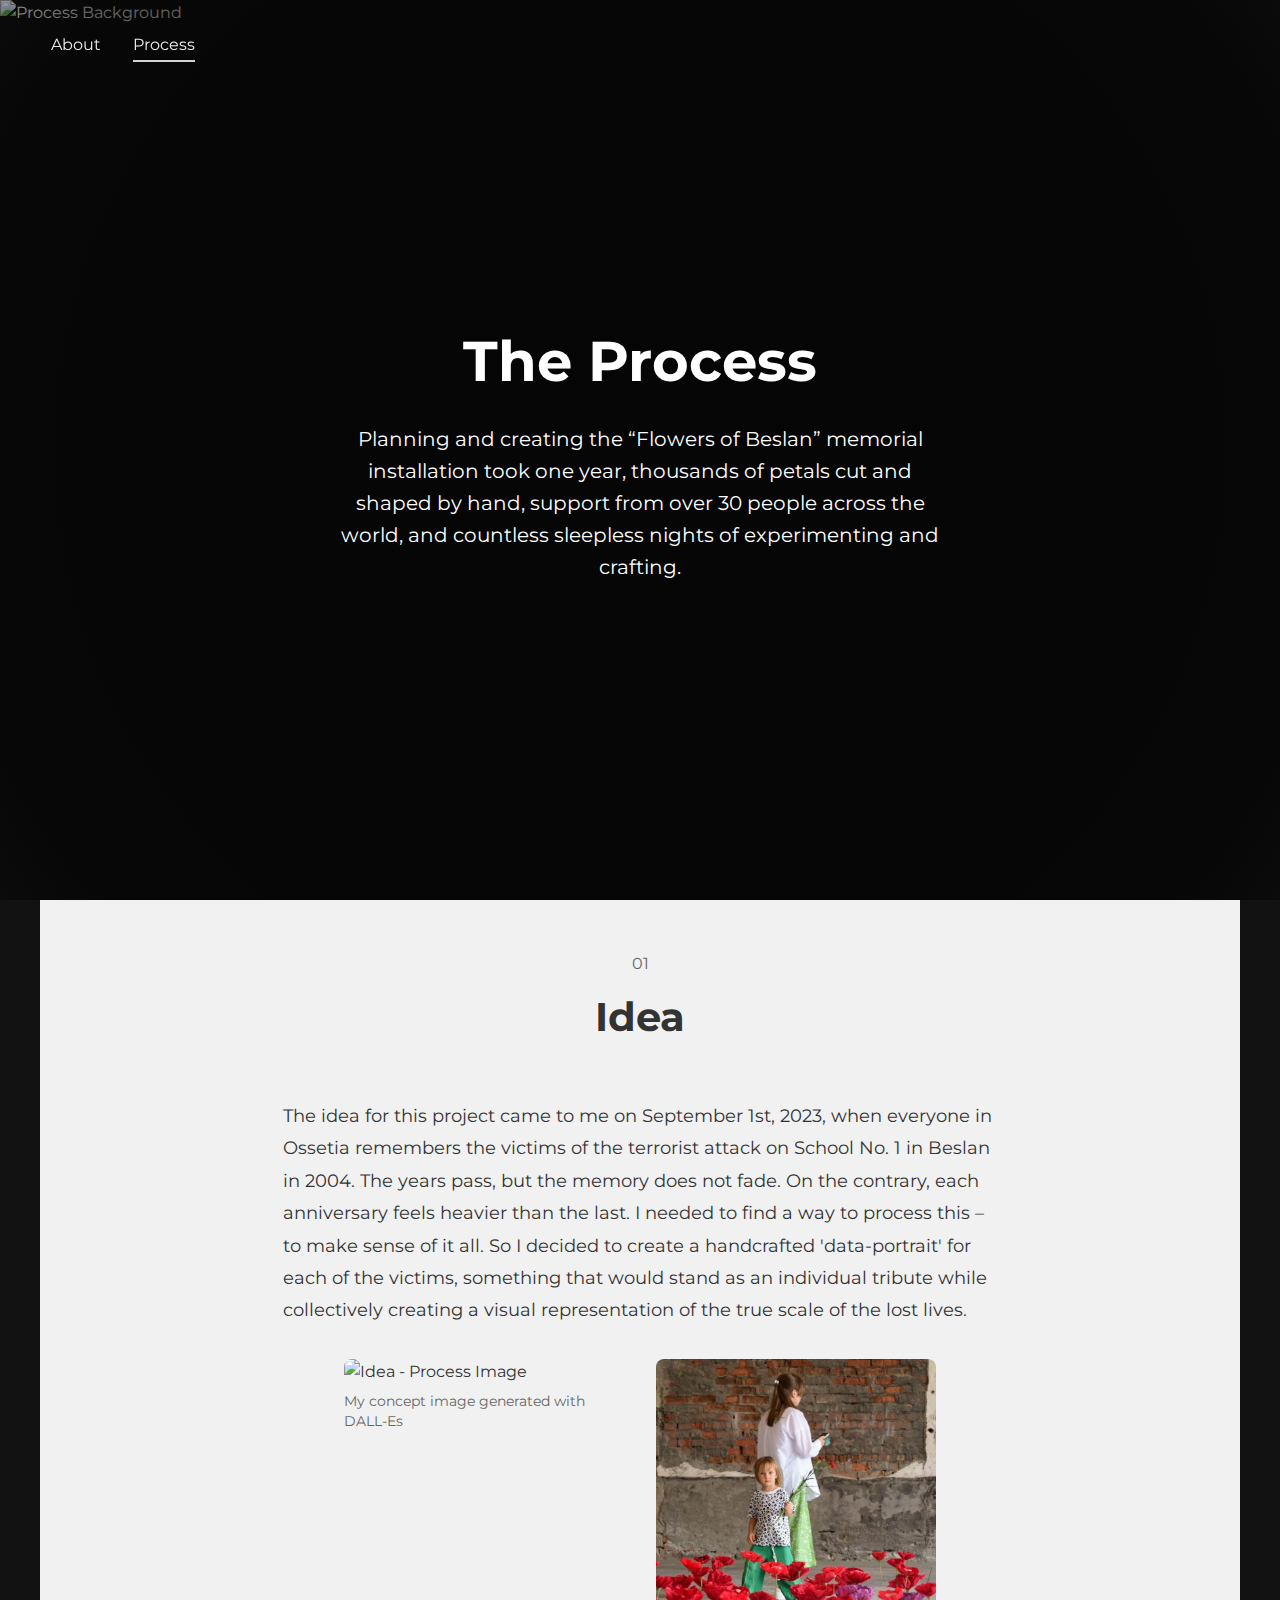
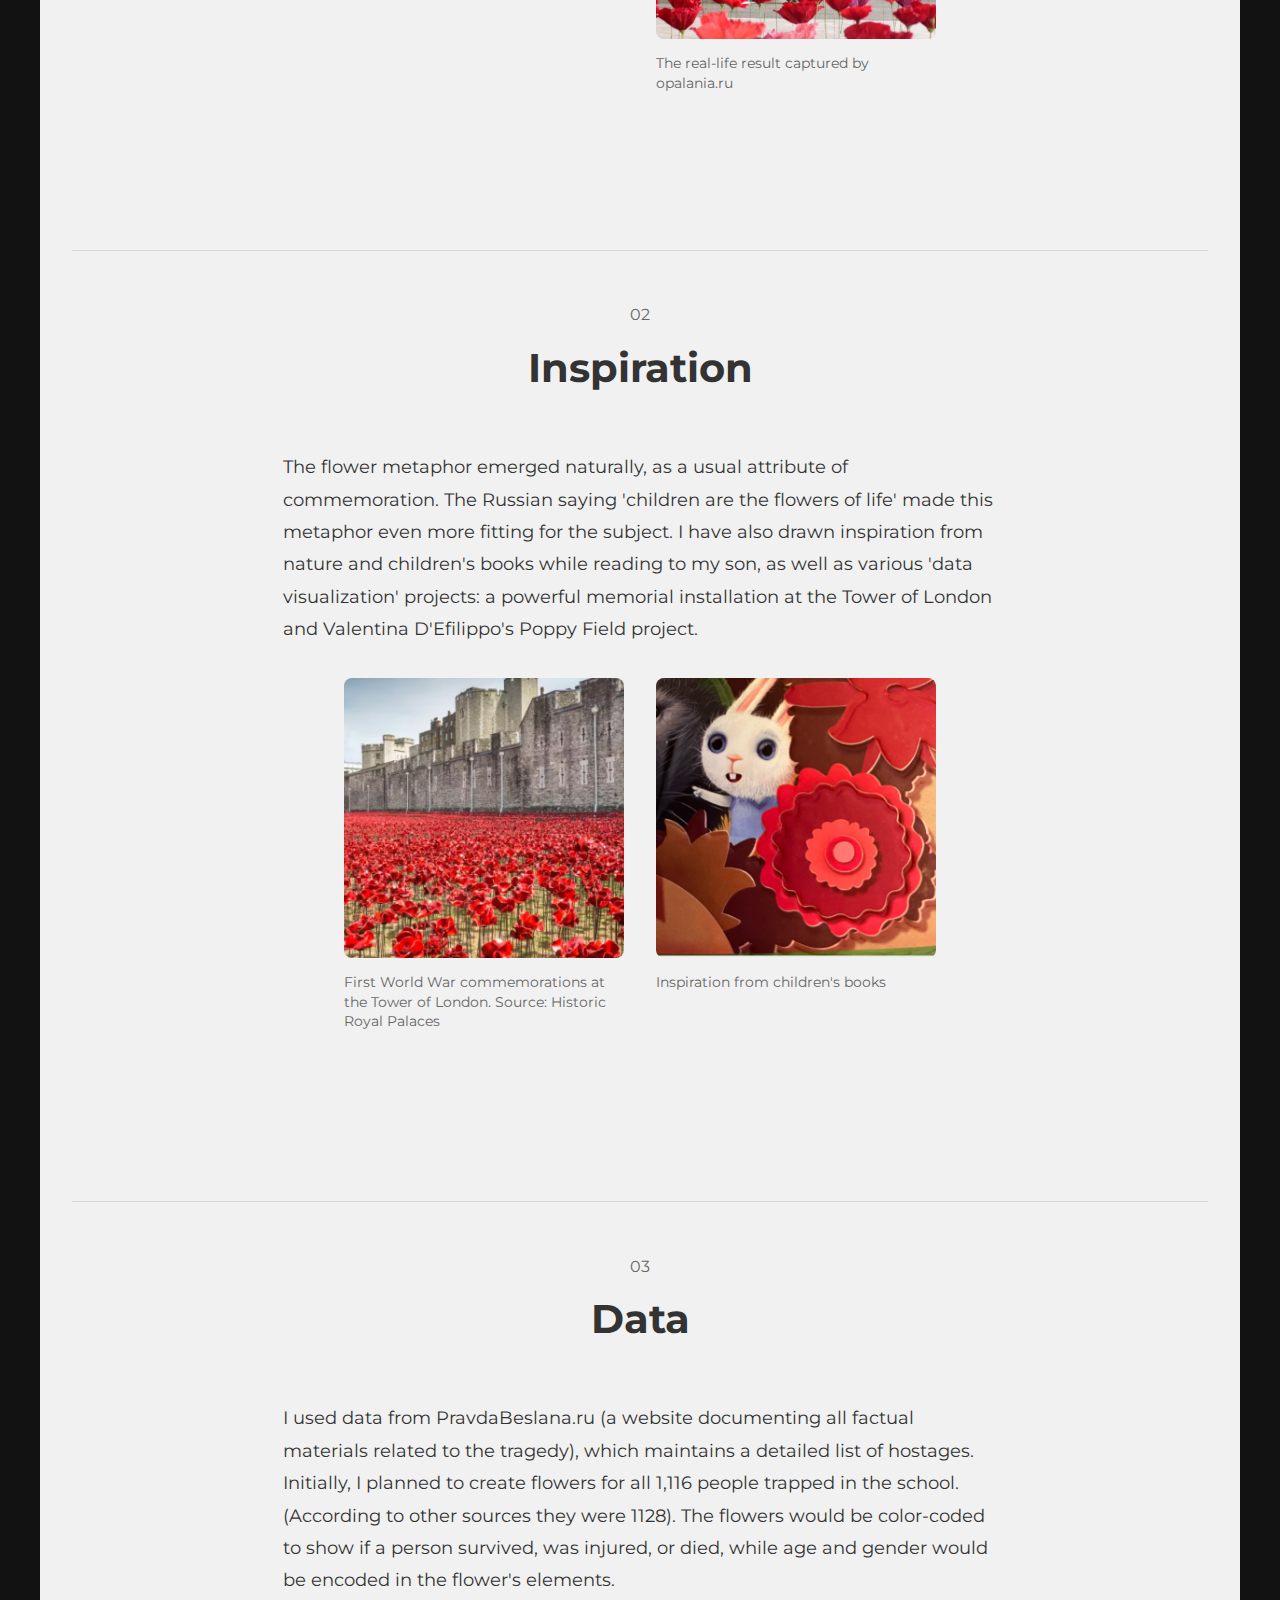
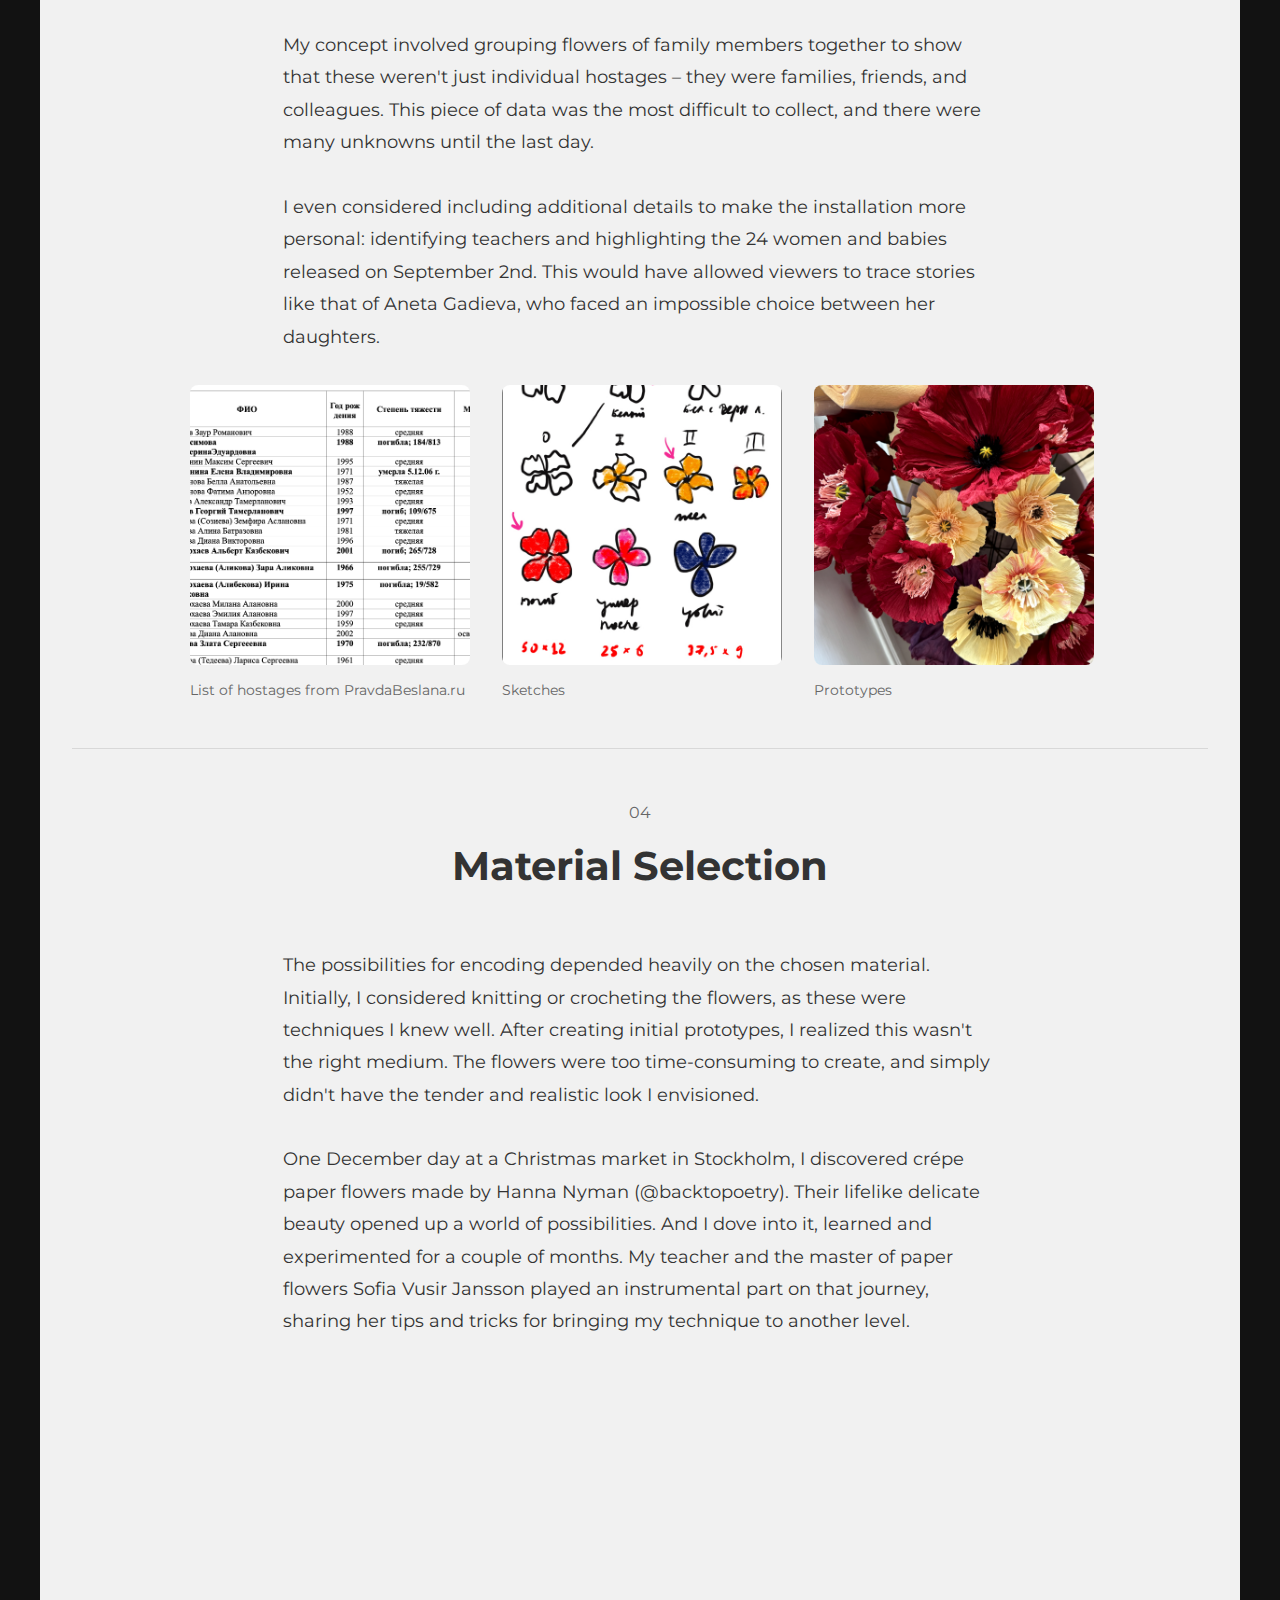
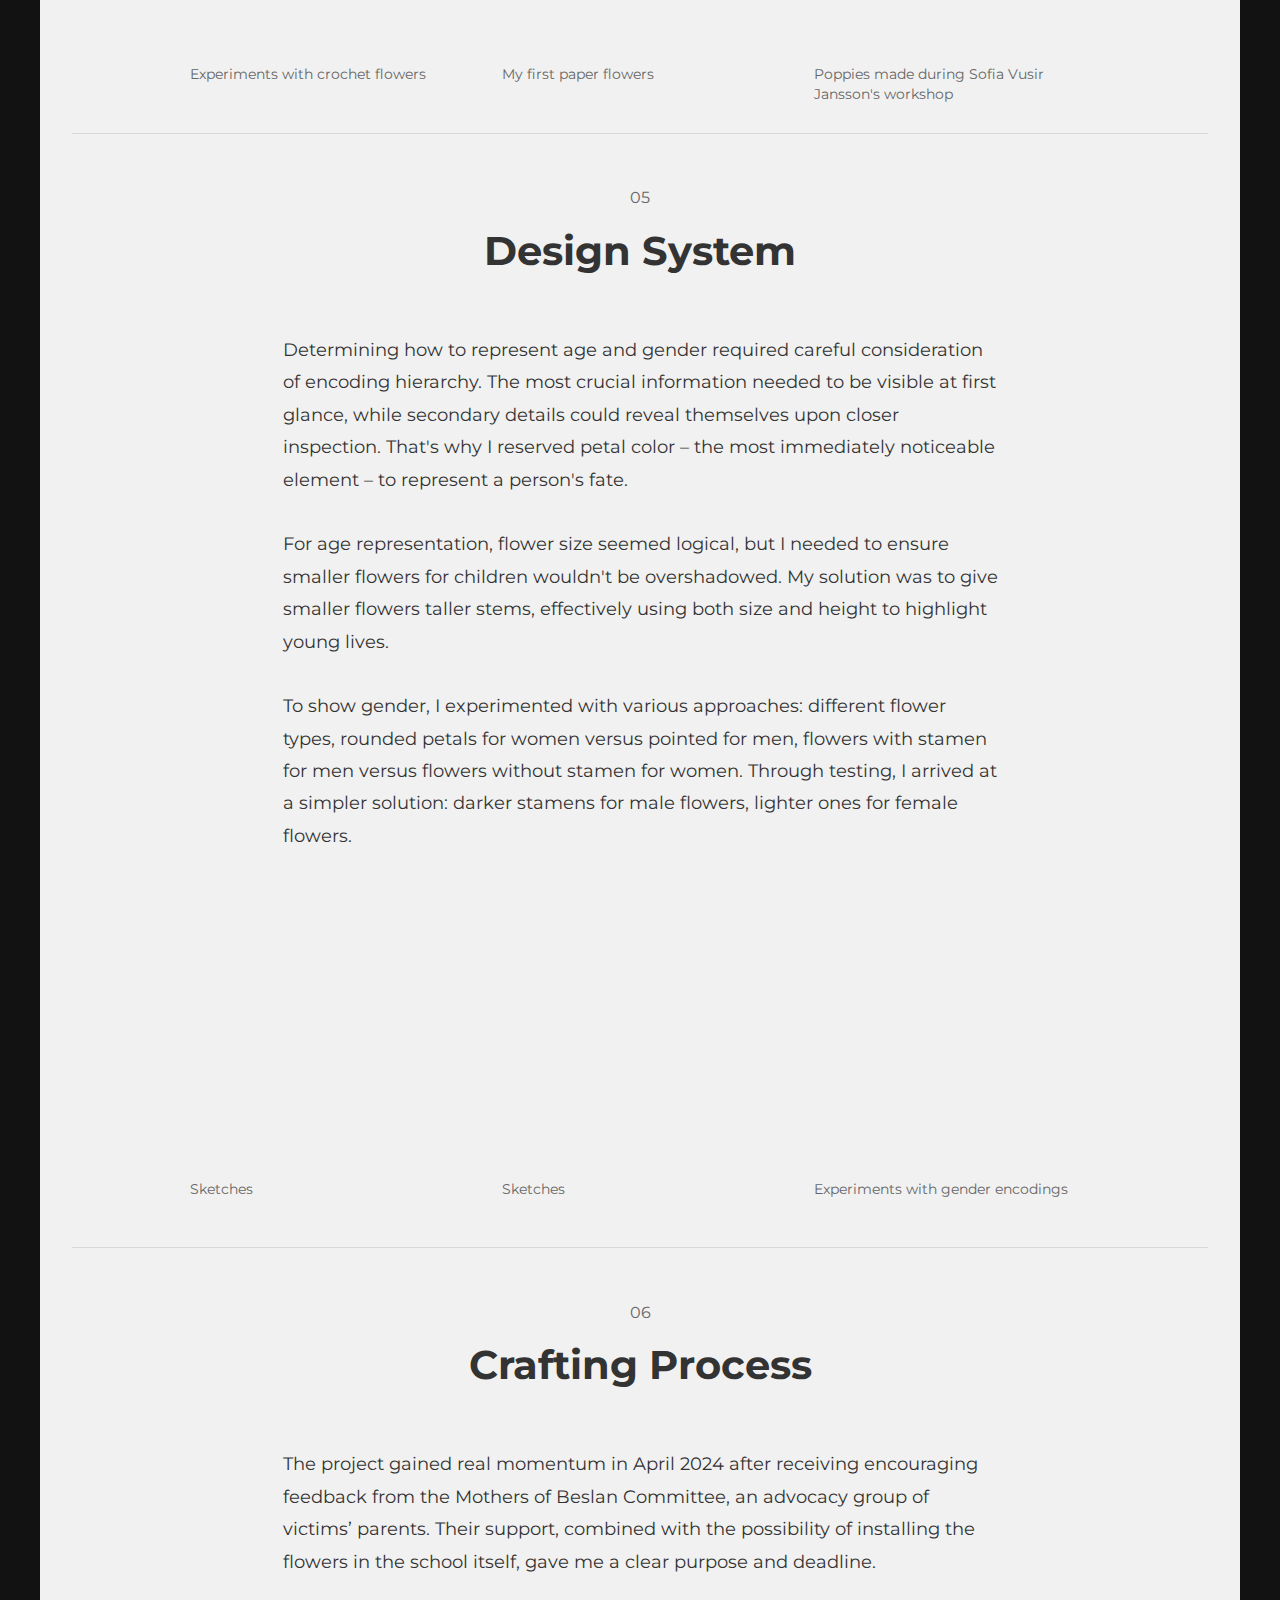
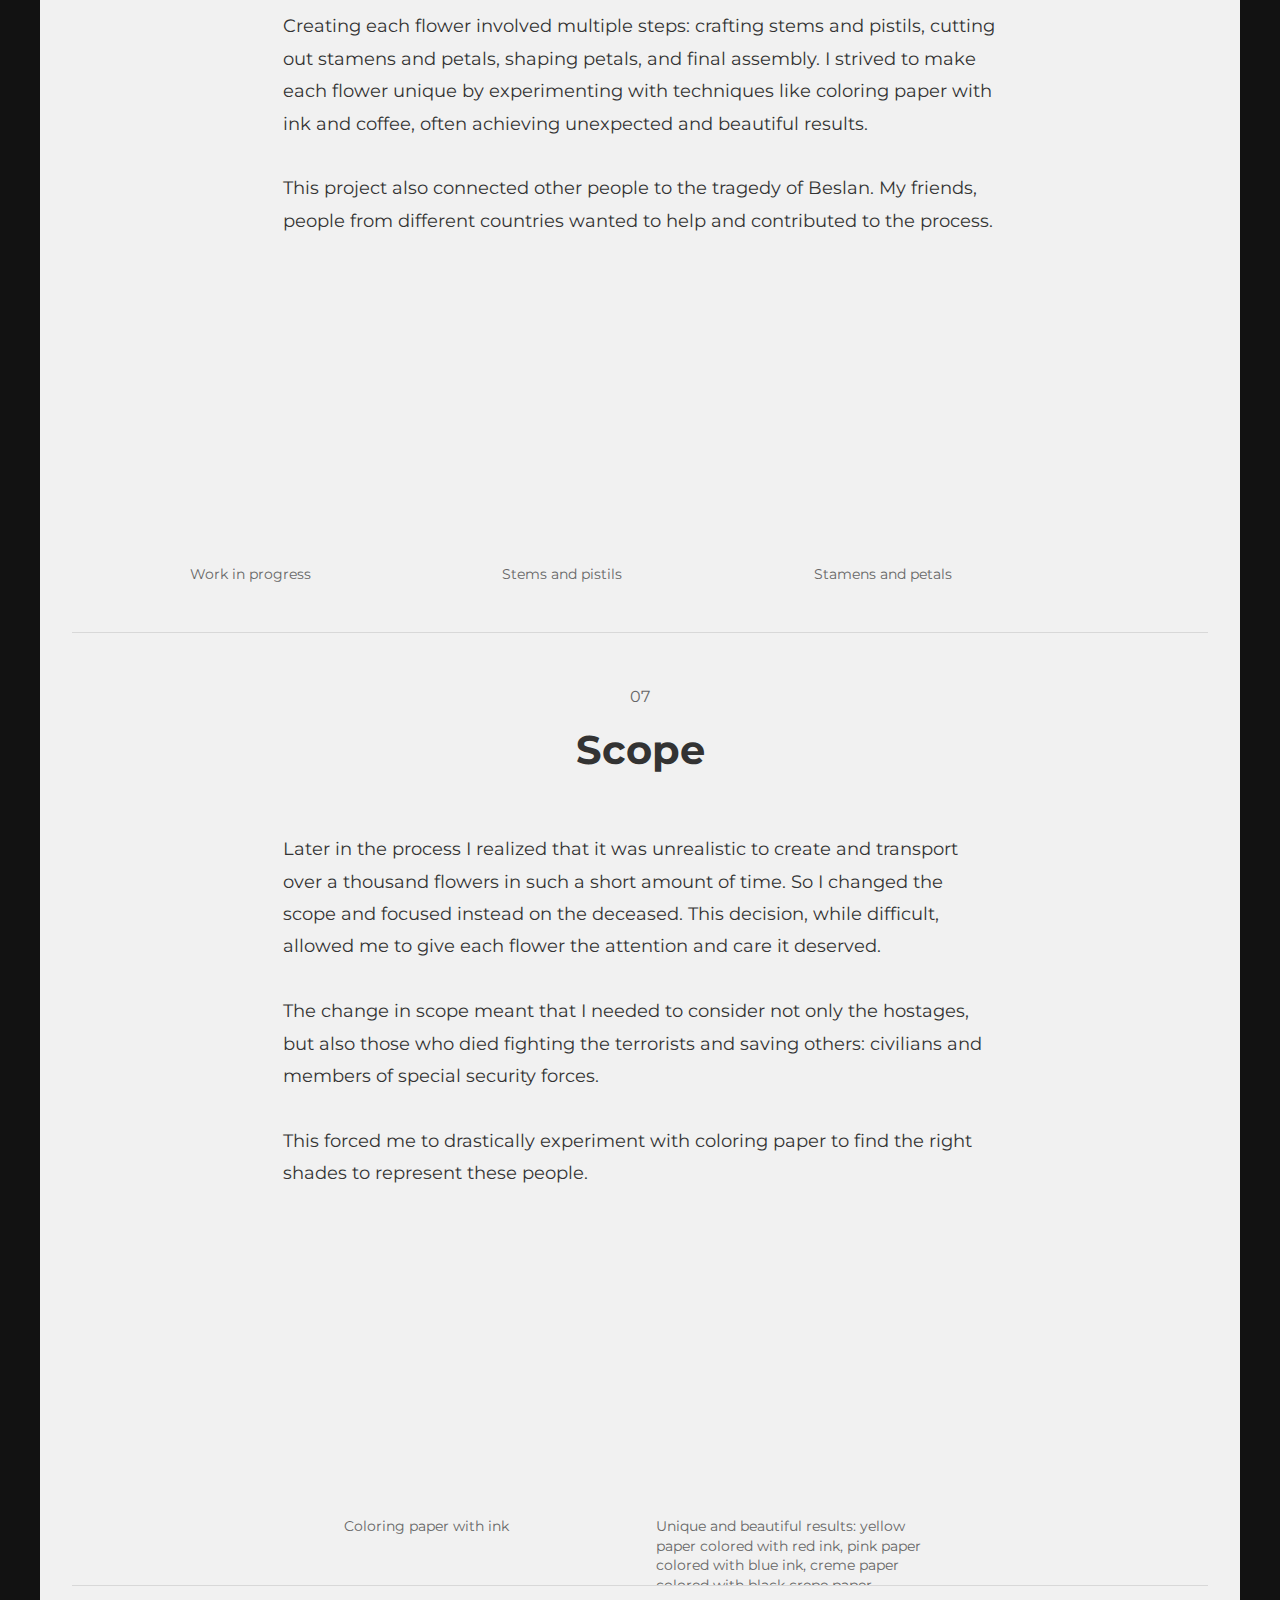
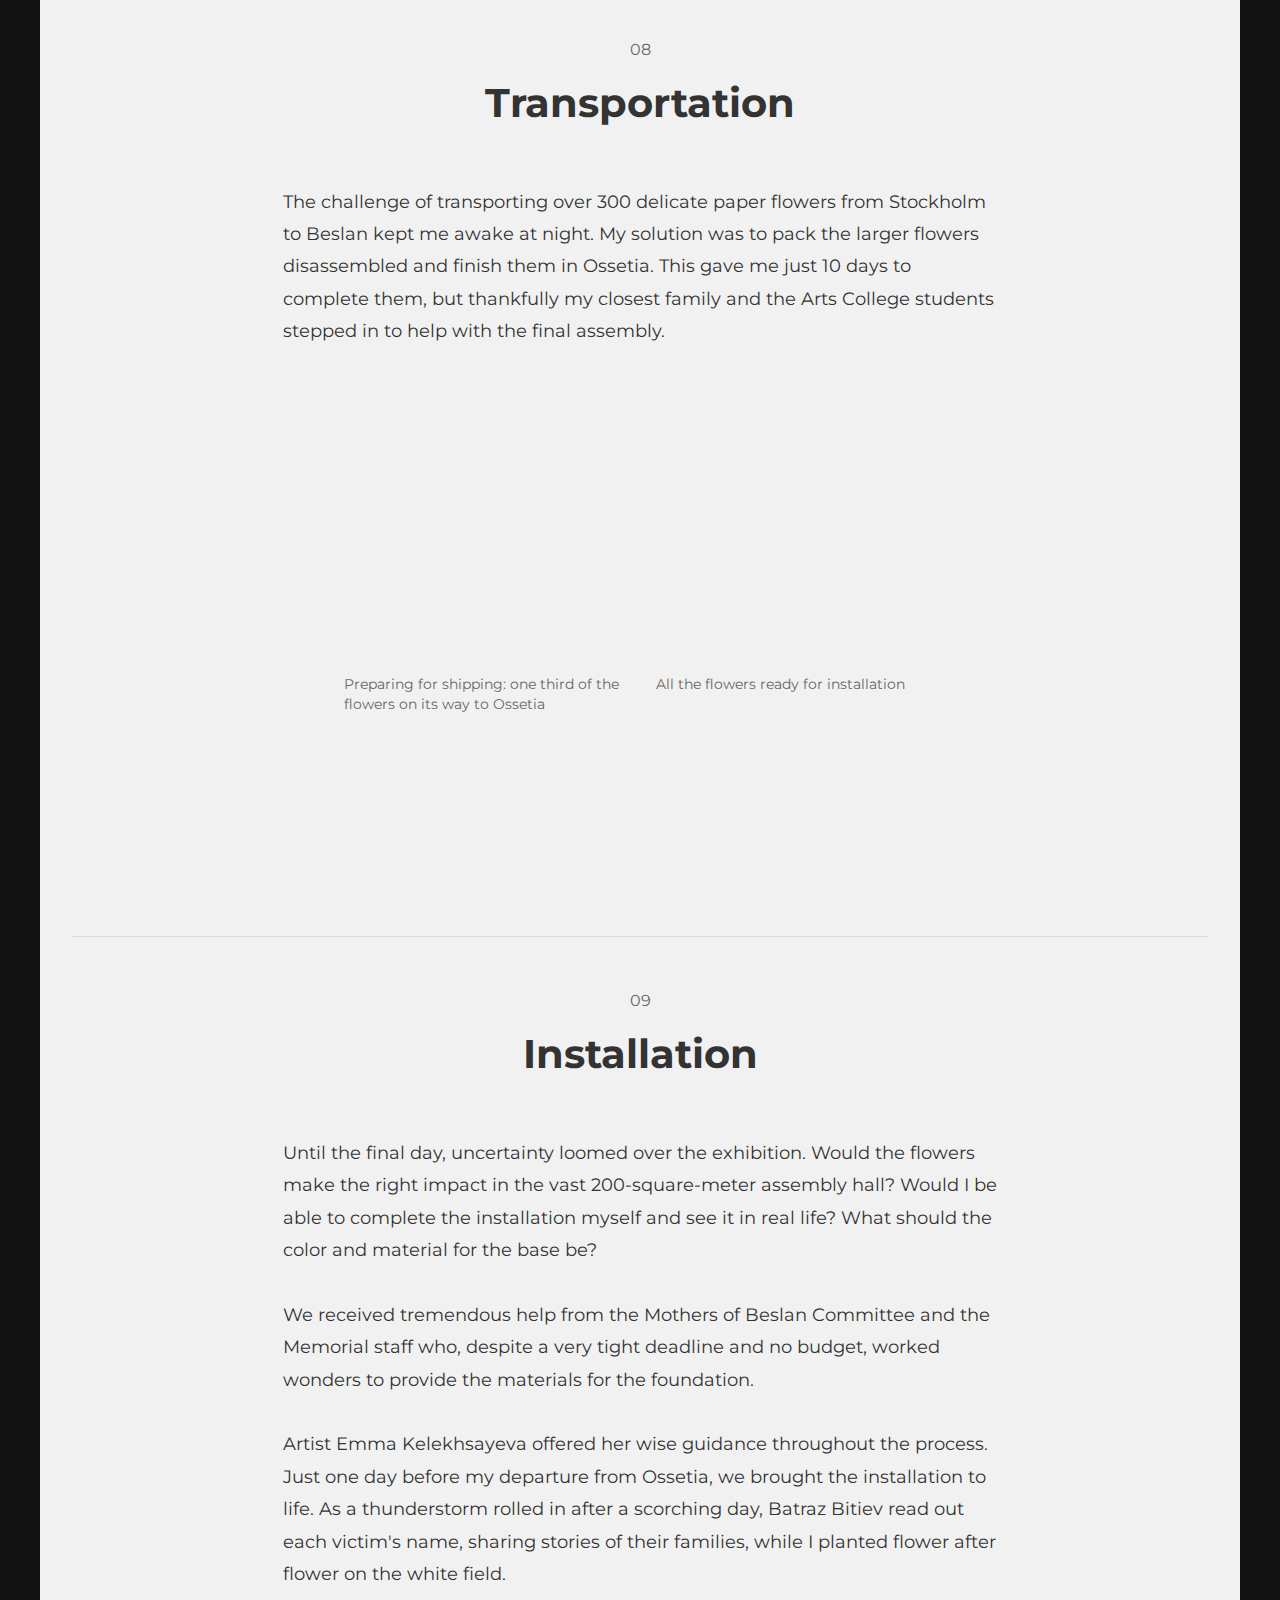
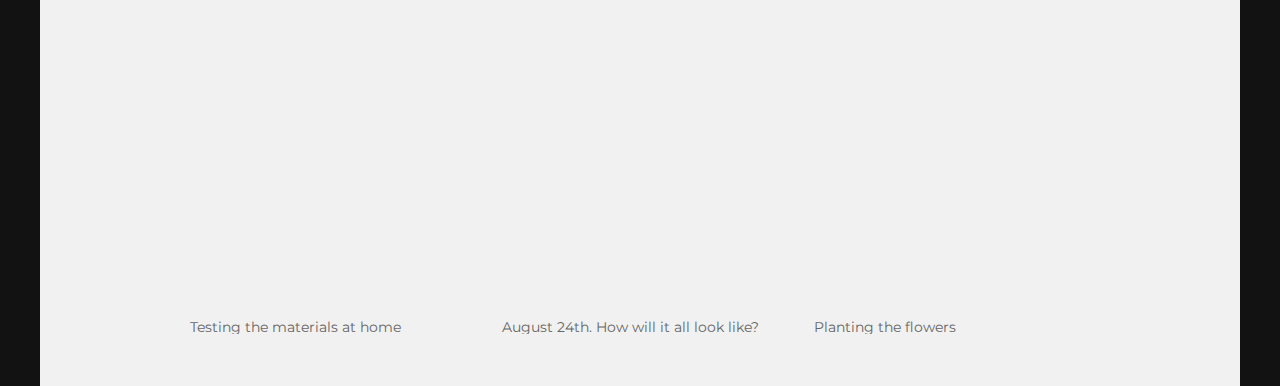
==== process.html @ 655f2eae "Initial commit" ====
<!DOCTYPE html>
<html lang="en">
<head>
    <meta charset="UTF-8">
    <meta name="viewport" content="width=device-width, initial-scale=1.0">
    <title>Process - Flowers of Beslan</title>
    <link href="https://fonts.googleapis.com/css2?family=Montserrat:wght@300;400;500;600;700&display=swap" rel="stylesheet">
    <link rel="stylesheet" href="styles.css">
    <link rel="stylesheet" href="process.css">
</head>
<body>
    <!-- Navigation -->
    <nav class="navbar fixed-top">
        <div class="container-fluid">
            <div class="nav-links">
                <a href="index.html" class="nav-link">About</a>
                <a href="process.html" class="nav-link active">Process</a>
            </div>
        </div>
    </nav>

    
    <!-- Header -->
    <header class="process-header">
        <img src="process/process-back.png" alt="Process Background" class="background-image">
        <div class="overlay"></div>
        <div class="header-content">
            <h1 class="process-title">The Process</h1>
            <p class="process-description">Planning and creating the “Flowers of Beslan” memorial installation took one year, thousands of petals cut and shaped by hand, support from over 30 people across the world, and countless sleepless nights of experimenting and crafting.</p>
        </div>
    </header>

    <!-- Process Sections -->
    <main class="process-container">
        <!-- Content will be dynamically loaded -->
    </main>

    <script src="content-loader.js"></script>
</body>
</html>
---- styles.css ----
/* Design System */
:root {
    /* Typography Scale */
    --h1-size: clamp(2.5rem, 5vw, 4rem);
    --h2-size: clamp(2rem, 4vw, 3rem);
    --h3-size: clamp(1.5rem, 3vw, 2rem);
    --body-large: clamp(1.125rem, 2vw, 1.13rem);
    --body: 1rem;
    --body-small: 0.875rem;
    
    /* Font Families */
    --font-primary: 'Montserrat', sans-serif;
    
    /* Line Heights */
    --line-height-heading: 1.3;
    --line-height-body: 1.6;
    
    /* Colors */
    --color-text-light: #EAEAEA;
    --color-text-dark: #121212;
    --color-background-dark: #121212;
    --color-background-light: #F1F1F1;
    --color-accent: rgba(234, 234, 234, 0.9);
    
    /* Spacing */
    --spacing-xl: clamp(4rem, 8vw, 8rem);
    --spacing-l: clamp(2rem, 4vw, 4rem);
    --spacing-m: clamp(1.5rem, 3vw, 2rem);
    --spacing-s: 1rem;
    
    /* Transitions */
    --transition-standard: 0.3s ease;
}

/* Reset & Base Styles */
*, *::before, *::after {
    box-sizing: border-box;
    margin: 0;
    padding: 0;
}

html {
    scroll-behavior: smooth;
}

body {
    font-family: var(--font-primary);
    font-size: var(--body);
    line-height: var(--line-height-body);
    color: var(--color-text-dark);
    background-color: var(--color-background-dark);
}

/* Navigation */
.navbar {
    position: fixed;
    top: 0;
    width: 100%;
    padding: var(--spacing-m) var(--spacing-l);
    background-color: transparent;
    transition: background-color var(--transition-standard);
    z-index: 1000;
}

.navbar.scrolled {
    background-color: rgba(18, 18, 18, 0.9);
    backdrop-filter: blur(10px);
}

.nav-links {
    display: flex;
    gap: var(--spacing-m);
    justify-content: flex-start;
}

.nav-link {
    color: var(--color-text-light);
    font-size: var(--body);
    text-decoration: none;
    position: relative;
    transition: opacity var(--transition-standard);
}

.nav-link:hover {
    opacity: 0.8;
}

.nav-link::after {
    content: '';
    position: absolute;
    bottom: -4px;
    left: 0;
    width: 0;
    height: 2px;
    background-color: var(--color-accent);
    transition: width var(--transition-standard);
}

.nav-link.active::after,
.nav-link:hover::after {
    width: 100%;
}

/* Common Section Styles */
section {
    min-height: 100vh;
    width: 100%;
    position: relative;
    overflow: hidden;
}

/* Hero Section */
.hero {
    display: flex;
    align-items: center;
    justify-content: center;
    text-align: center;
    color: var(--color-text-light);
}

.background-image {
    position: absolute;
    top: 0;
    left: 0;
    width: 100%;
    height: 100%;
    object-fit: cover;
    z-index: 1;
}

.overlay {
    position: absolute;
    top: 0;
    left: 0;
    width: 100%;
    height: 100%;
    background: radial-gradient(circle, rgba(0, 0, 0, 0.8) 50%, rgba(0, 0, 0, 0.6) 90%, rgba(0, 0, 0, 0.4) 100%);
    z-index: 2;
}

.hero-content {
    position: relative;
    z-index: 3;
    padding: 0 var(--spacing-l);
    max-width: 1200px;
}

.hero-title {
    font-family: var(--font-heading);
    font-size: var(--h1-size);
    font-weight: 700;
    margin-bottom: var(--spacing-m);
    max-width: 70ch;
    margin-left: auto;
    margin-right: auto;
}

.hero-description {
    font-size: var(--body-large);
    max-width: 60ch;
    margin-left: auto;
    margin-right: auto;
    line-height: var(--line-height-body);
}

/* About Section */
.content-section {
    min-height: 90vh;
    background: var(--color-background-dark);
    color: var(--color-text-light);
    display: flex;
    flex-wrap: wrap;
}

.image-section {
    flex: 1 1 50%;
    position: relative;
    min-height: 50vh;
}

.image-section img {
    width: 100%;
    height: 100%;
    object-fit: cover;
    position: absolute;
}

.text-section {
    flex: 1 1 50%;
    display: flex;
    align-items: center;
    padding: var(--spacing-xl);
}

.text-content {
    max-width: 600px;
    margin: 0 auto;
}

.about-title {
    font-family: var(--font-heading);
    font-size: var(--h2-size);
    margin-bottom: var(--spacing-m);
}

.about-description-1,
.about-description-2,
.about-description-3 {
    font-size: var(--body-large);
    line-height: var(--line-height-body);
}

.about-description-1 {
    margin-bottom: var(--spacing-m);
}


.soundcloud-container {
    margin-top: var(--spacing-m);
    width: 100%;
    max-width: 600px;
}
/* About Section Mobile Styles */
@media (max-width: 768px) {
    .content-section {
        display: flex;
        flex-direction: column;
        height: unset !important; /* Remove any height constraints */
        min-height: unset !important; /* Remove minimum height constraint */
    }

    .text-section {
        order: 1;
        flex: 0 0 auto; /* Don't shrink text section */
        min-height: unset !important; /* Remove minimum height */
        height: auto !important; /* Let it grow naturally */
        padding: var(--spacing-xl) var(--spacing-l);
    }

    .image-section {
        order: 2;
        flex: 0 0 75vh; /* Fixed height for image section */
        min-height: 75vh;
    }

    .text-content {
        height: auto !important;
        min-height: unset !important;
    }
}
/* Additional adjustment for smaller screens */
@media (max-width: 480px) {
    .text-section {
        padding: var(--spacing-l) var(--spacing-m);
    }
}


.contributors-section {
    background-color: var(--color-background-dark);
    padding: var(--spacing-xl) var(--spacing-l);
    min-height: 100vh;
    display: flex;
    align-items: center;
}

/* Adjust container to match legend section exactly */
.contributors-section .container {
    max-width: 1400px;
    margin: 0 auto;
    padding: 0; /* Remove default Bootstrap padding */
    width: 100%;
}

.contributors-container {
    width: 100%;
}

/* Header container to match legend-header */
.contributors-header {
    text-align: left;
    margin-bottom: var(--spacing-xl);
}

/* Title styling to exactly match legend section */
.contributors-title {
    font-family: var(--font-heading);
    font-size: var(--h2-size);
    margin-bottom: var(--spacing-m);
    font-weight: 700;
    color: var(--color-text-light);
    text-align: left;
    position: relative;
    padding-bottom: var(--spacing-s);
}

.contributors-subtitle {
    font-size: var(--body-large);
    max-width: 800px;
    line-height: var(--line-height-body);
    color: var(--color-text-light);
    margin-bottom: 0;
}

.contributors-list {
    display: flex;
    flex-direction: column;
    gap: var(--spacing-m); /* Reduced from spacing-xl to spacing-m */
    margin-top: var(--spacing-xl);
}

.contributor-item {
    padding-top: var(--spacing-m); /* Reduced from spacing-l to spacing-m */
    border-top: 1px solid rgba(255, 255, 255, 0.1);
    margin-bottom: 0;
}

.contributor-item h3 {
    font-family: var(--font-heading);
    font-size: var(--h3-size);
    margin-bottom: var(--spacing-s);
    color: var(--color-text-light);
}

.contributor-item p {
    font-size: var(--body);
    max-width: 700px;
    line-height: var(--line-height-body);
    color: var(--color-text-light);
    opacity: 0.8;
}

/* Responsive styles */
@media (max-width: 1024px) {
    .contributors-title::after {
        width: 60%;
    }
}

@media (max-width: 768px) {
    .contributors-section {
        padding: var(--spacing-l) var(--spacing-m);
    }

    .contributors-title::after {
        width: 40%;
    }
    
    .contributors-list {
        gap: var(--spacing-l); /* Slightly larger gap on mobile for readability */
    }
}

@media (max-width: 480px) {
    .contributors-section {
        padding: var(--spacing-m) var(--spacing-s);
    }

    .contributors-title::after {
        width: 20%;
    }
}

/* Image  Section  */
.image-section {
    flex: 1;
    position: relative;
}

.image-section img {
    width: 100%;
    height: 100%;
    object-fit: cover;
}

.text-section {
    flex: 1;
    display: flex;
    align-items: center;
    padding: var(--spacing-xl);
}

.text-content {
    max-width: 600px;
}

.about-title {
    font-family: var(--font-heading);
    font-size: var(--h2-size);
    margin-bottom: var(--spacing-m);
    font-weight: 700;
}

.about-description {
    font-size: var(--body);
    line-height: var(--line-height-body);
}

/* Section Separator */
.section-separator {
    height: 1px;
    background: rgba(234, 234, 234, 0.2);
    width: 100%;
    margin: 0;
}

/* Video Section */
.video-section {
    display: flex;
    flex-direction: column;
    align-items: center;
    justify-content: center;
    background-color: var(--color-background-dark);
    padding: 8rem 0;
}

.video-section-container {
    width: 100%;
    max-width: 960px;
    margin: 0 auto;
    padding: 0 var(--spacing-l);
}

.video-wrapper {
    width: 100%;
    aspect-ratio: 16/9;
    position: relative;
    margin-bottom: var(--spacing-xl);
}

.video-wrapper:last-child {
    margin-bottom: 0;
}

.video-wrapper iframe,
.video-wrapper video {
    position: absolute;
    top: 0;
    left: 0;
    width: 100%;
    height: 100%;
    border-radius: 8px;
    box-shadow: 0 4px 20px rgba(0, 0, 0, 0.3);
}

.video-credits {
    color: var(--color-text-light);
    text-align: center;
    margin-top: var(--spacing-l);
    font-size: var(--body);
    opacity: 0.8;
}

@media (max-width: 768px) {
    .video-section {
        padding: 4rem 0;
    }
    
    .video-section-container {
        padding: 0 var(--spacing-m);
    }
    
    .video-wrapper {
        margin-bottom: var(--spacing-l);
    }
}

/* Image Fullscreen Section */
.image-fullscreen {
    display: flex;
    align-items: center;
    justify-content: center;
    background-color: var(--color-background-light);
    padding: var(--spacing-l);
}

.image-fullscreen img {
    max-width: 90%;
    max-height: 90vh;
    object-fit: contain;
    border-radius: 8px;
}

/* Responsive Design */
@media (max-width: 1024px) {
    .text-section {
        padding: var(--spacing-l);
    }
}

@media (max-width: 768px) {
    .content-section {
        flex-direction: column;
    }
    
    .image-section,
    .text-section {
        flex: none;
        height: 50vh;
    }

    .text-section {
        padding: var(--spacing-m);
    }

    .video-wrapper {
        width: 95%;
    }

    .hero-content {
        padding: 0 var(--spacing-m);
    }
}

@media (max-width: 480px) {
    .navbar {
        padding: var(--spacing-s) var(--spacing-m);
    }

    .nav-link {
        margin-left: var(--spacing-s);
    }

    .text-section {
        padding: var(--spacing-m) var(--spacing-s);
    }
}

/* Animations */
@keyframes fadeIn {
    from { opacity: 0; }
    to { opacity: 1; }
}

.hero-content {
    animation: fadeIn 1.5s ease-out;
}
---- process.css ----
/* Reset and base styles */
 :root {
    --spacing-xs: 0.5rem;
    /*--spacing-s: 1rem;
    --spacing-m: 2rem;
    --spacing-l: 4rem;*/
    --spacing-xl: clamp(4rem, 8vw, 8rem);
    --spacing-l: clamp(2rem, 4vw, 4rem);
    --spacing-m: clamp(1.5rem, 3vw, 2rem);
    --spacing-s: 1rem;
    --color-text: #333;
    --color-bg: #F1F1F1;
    --color-secondary: #666;
  }
  
  body {
    margin: 0;
    padding: 0;
    font-family: 'Montserrat', sans-serif;
    line-height: 1.6;
    color: var(--color-text);
  }
  
/* Navigation */
.navbar {
    position: fixed;
    top: 0;
    width: 100%;
    padding: var(--spacing-m) var(--spacing-l);
    background-color: transparent;
    transition: background-color var(--transition-standard);
    z-index: 1000;
}

.navbar.scrolled {
    background-color: rgba(18, 18, 18, 0.9);
    backdrop-filter: blur(10px);
}

.nav-links {
    display: flex;
    gap: var(--spacing-m);
    justify-content: flex-start;
}

.nav-link {
    color: var(--color-text-light);
    font-size: var(--body);
    text-decoration: none;
    position: relative;
    transition: opacity var(--transition-standard);
}

.nav-link:hover {
    opacity: 0.8;
}

.nav-link::after {
    content: '';
    position: absolute;
    bottom: -4px;
    left: 0;
    width: 0;
    height: 2px;
    background-color: var(--color-accent);
    transition: width var(--transition-standard);
}

.nav-link.active::after,
.nav-link:hover::after {
    width: 100%;
}

  
  /* Header */
  .process-header {
    height: 100vh;
    position: relative;
    display: flex;
    align-items: center;
    justify-content: center;
    color: white;
  }
  
  .background-image {
    position: absolute;
    top: 0;
    left: 0;
    width: 100%;
    height: 100%;
    object-fit: cover;
  }
  
  .overlay {
    position: absolute;
    top: 0;
    left: 0;
    width: 100%;
    height: 100%;
    background: radial-gradient(circle, rgba(0, 0, 0, 0.7) 50%, rgba(0, 0, 0, 0.6) 90%, rgba(0, 0, 0, 0.4) 100%);
    z-index: 2;
  }
  
  .header-content {
    position: relative;
    z-index: 2;
    text-align: center;
    padding: 0 var(--spacing-m);
    max-width: 800px;
    animation: fadeIn 1.5s ease-out;
}

@keyframes fadeIn {
    from { opacity: 0; }
    to { opacity: 1; }
}

  
  .process-title {
    font-size: 3.5rem;
    margin-bottom: var(--spacing-s);
  }
  
  .process-description {
    font-size: 1.25rem;
    max-width: 600px;
    margin: 0 auto;
  }
  
  /* Main Content */
  .process-container {
    max-width: 1200px;
    margin: 0 auto;
    padding: var(--spacing-l) var(--spacing-m);
    background: var(--color-bg);
  }
  
  .process-section {
    padding-bottom: var(--spacing-l);
    margin-bottom: var(--spacing-l);
    border-bottom: 1px solid rgba(0, 0, 0, 0.1);
  }
  
  .process-section:last-child {
    border-bottom: none;
    margin-bottom: 0;
    padding-bottom: 0;
  }
  
  /* Section Header */
  .section-header {
    text-align: center;
    margin-bottom: var(--spacing-l);
  }
  
  .section-number {
    font-size: 1rem;
    color: var(--color-secondary);
    display: block;
    margin-bottom: var(--spacing-xs);
  }
  
  .section-header h2 {
    font-size: 2.5rem;
    margin: 0;
  }
  
  /* Section Content */
  .section-content {
    display: flex;
    flex-direction: column;
    gap: var(--spacing-m);
  }
  
  .process-text {
    max-width: 65ch;
    margin: 0 auto;
  }
  
  .process-text p {
    font-size: 1.125rem;
    line-height: 1.8;
    margin: 0;
  }
  
  /* Image Grid */
  .image-grid {
    display: grid;
    gap: var(--spacing-m);
    max-width: 900px;
    margin: 0 auto;
  }
  
  .image-grid.three-image {
    grid-template-columns: repeat(3, 1fr);
  }
  
  .image-grid:not(.three-image) {
    grid-template-columns: repeat(2, 1fr);
    max-width: 600px;
  }
  
  .image-container {
    position: relative;
    aspect-ratio: 1;
    height: 280px;
    margin-bottom: var(--spacing-m);
  }
  
  .process-image {
    width: 100%;
    height: 100%;
    object-fit: cover;
    border-radius: 8px;
    transition: transform 0.2s;
  }
  
  .process-image:hover {
    transform: scale(1.02);
  }
  
  .image-caption {
    font-size: 0.875rem;
    color: var(--color-secondary);
    margin-top: var(--spacing-xs);
    line-height: 1.4;
  }
  
  /* Responsive */
  @media (max-width: 768px) {
    .process-header {
      height: 50vh;
    }
    
    .process-title {
      font-size: 2.5rem;
    }
    
    .section-header h2 {
      font-size: 2rem;
    }
  
    .image-grid,
    .image-grid.three-image,
    .image-grid:not(.three-image) {
      grid-template-columns: 1fr;
      gap: var(--spacing-m);
    }
    
    .image-container {
      height: 300px;
    }
    
    .process-section {
      padding-bottom: var(--spacing-m);
    }
  }
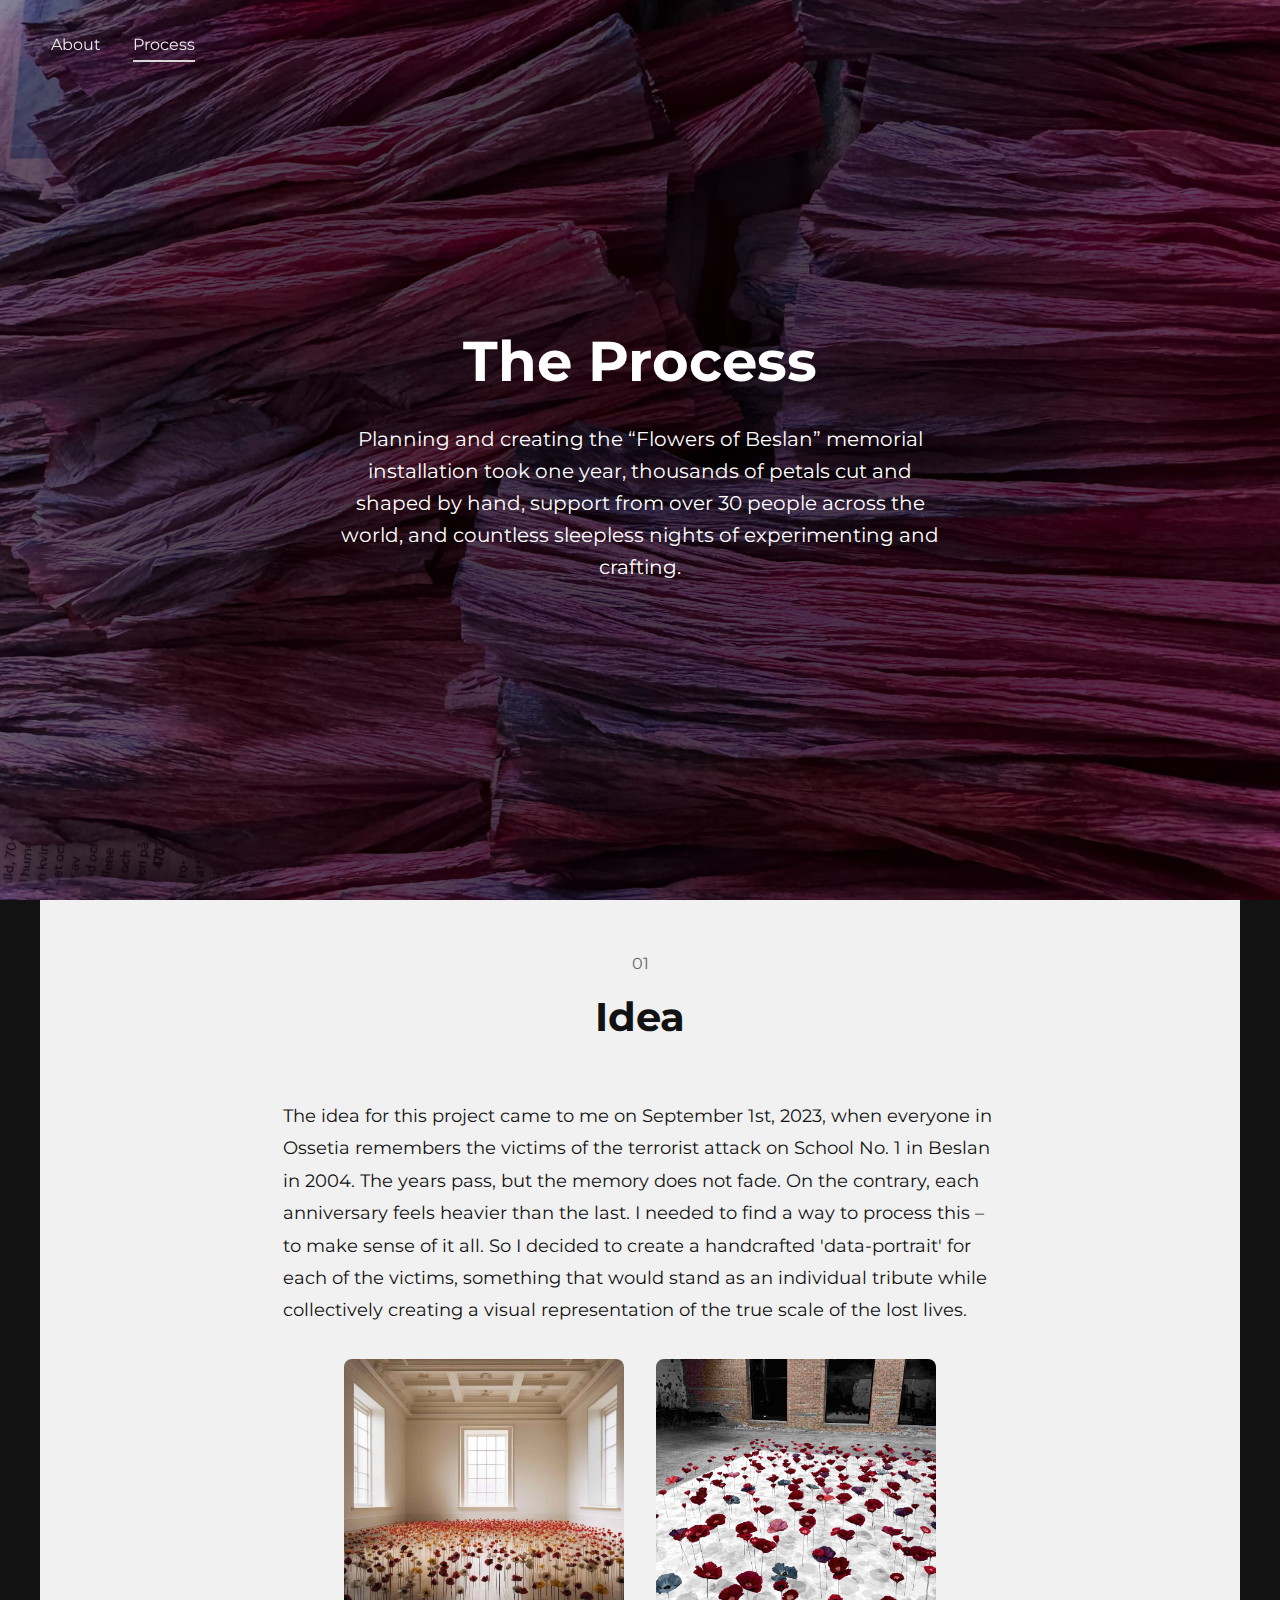
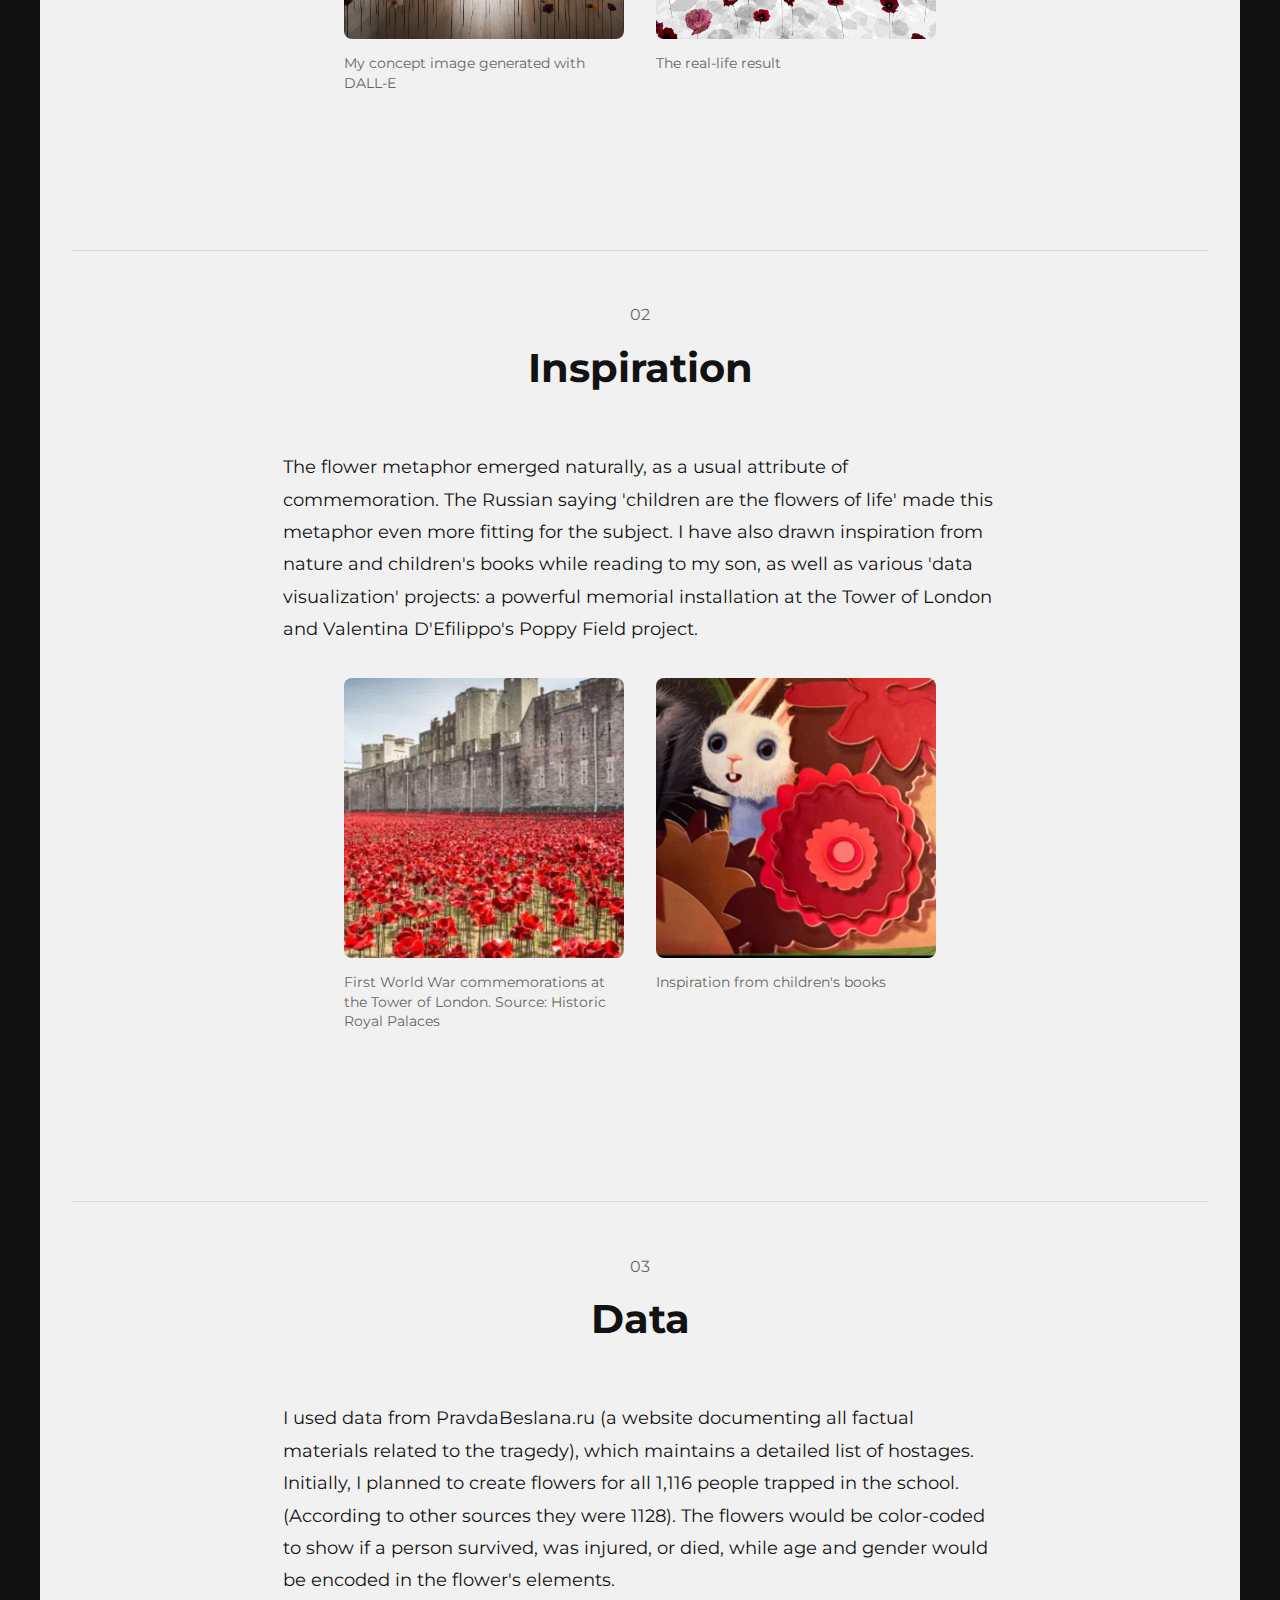
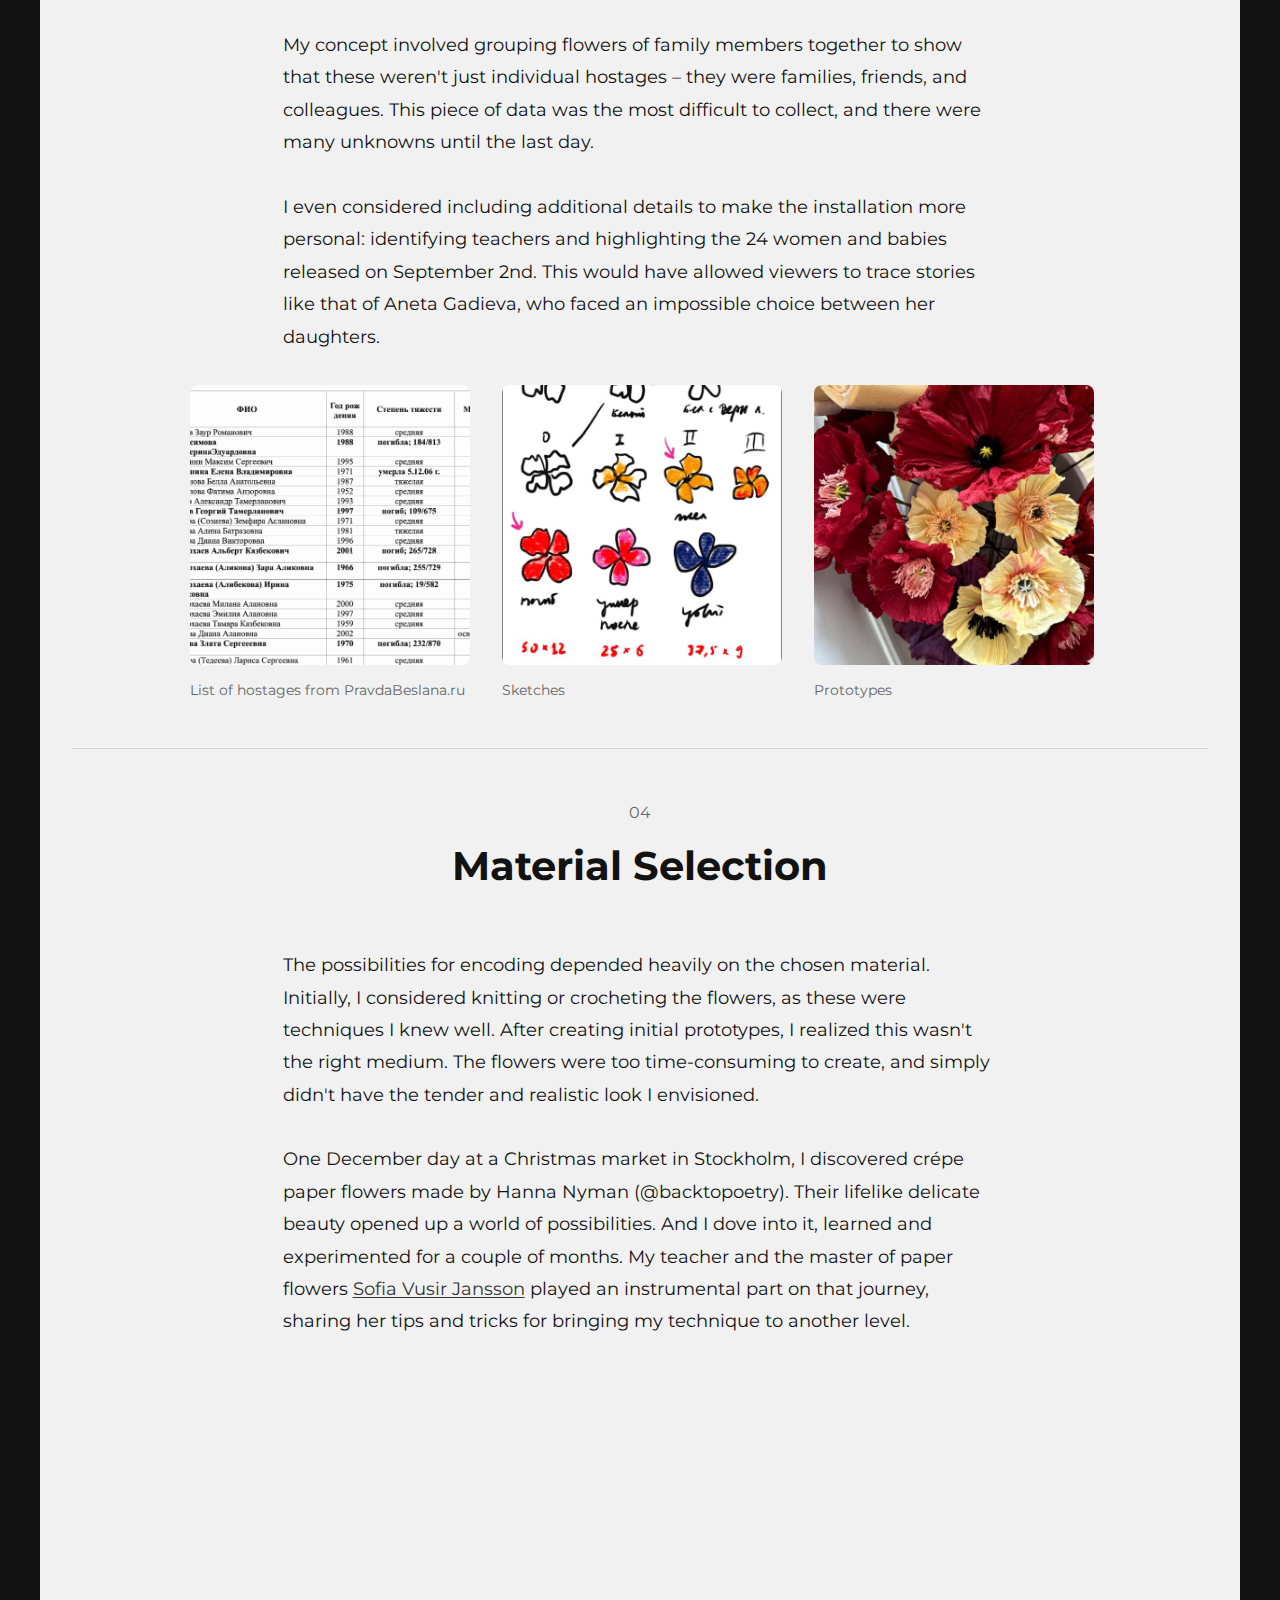
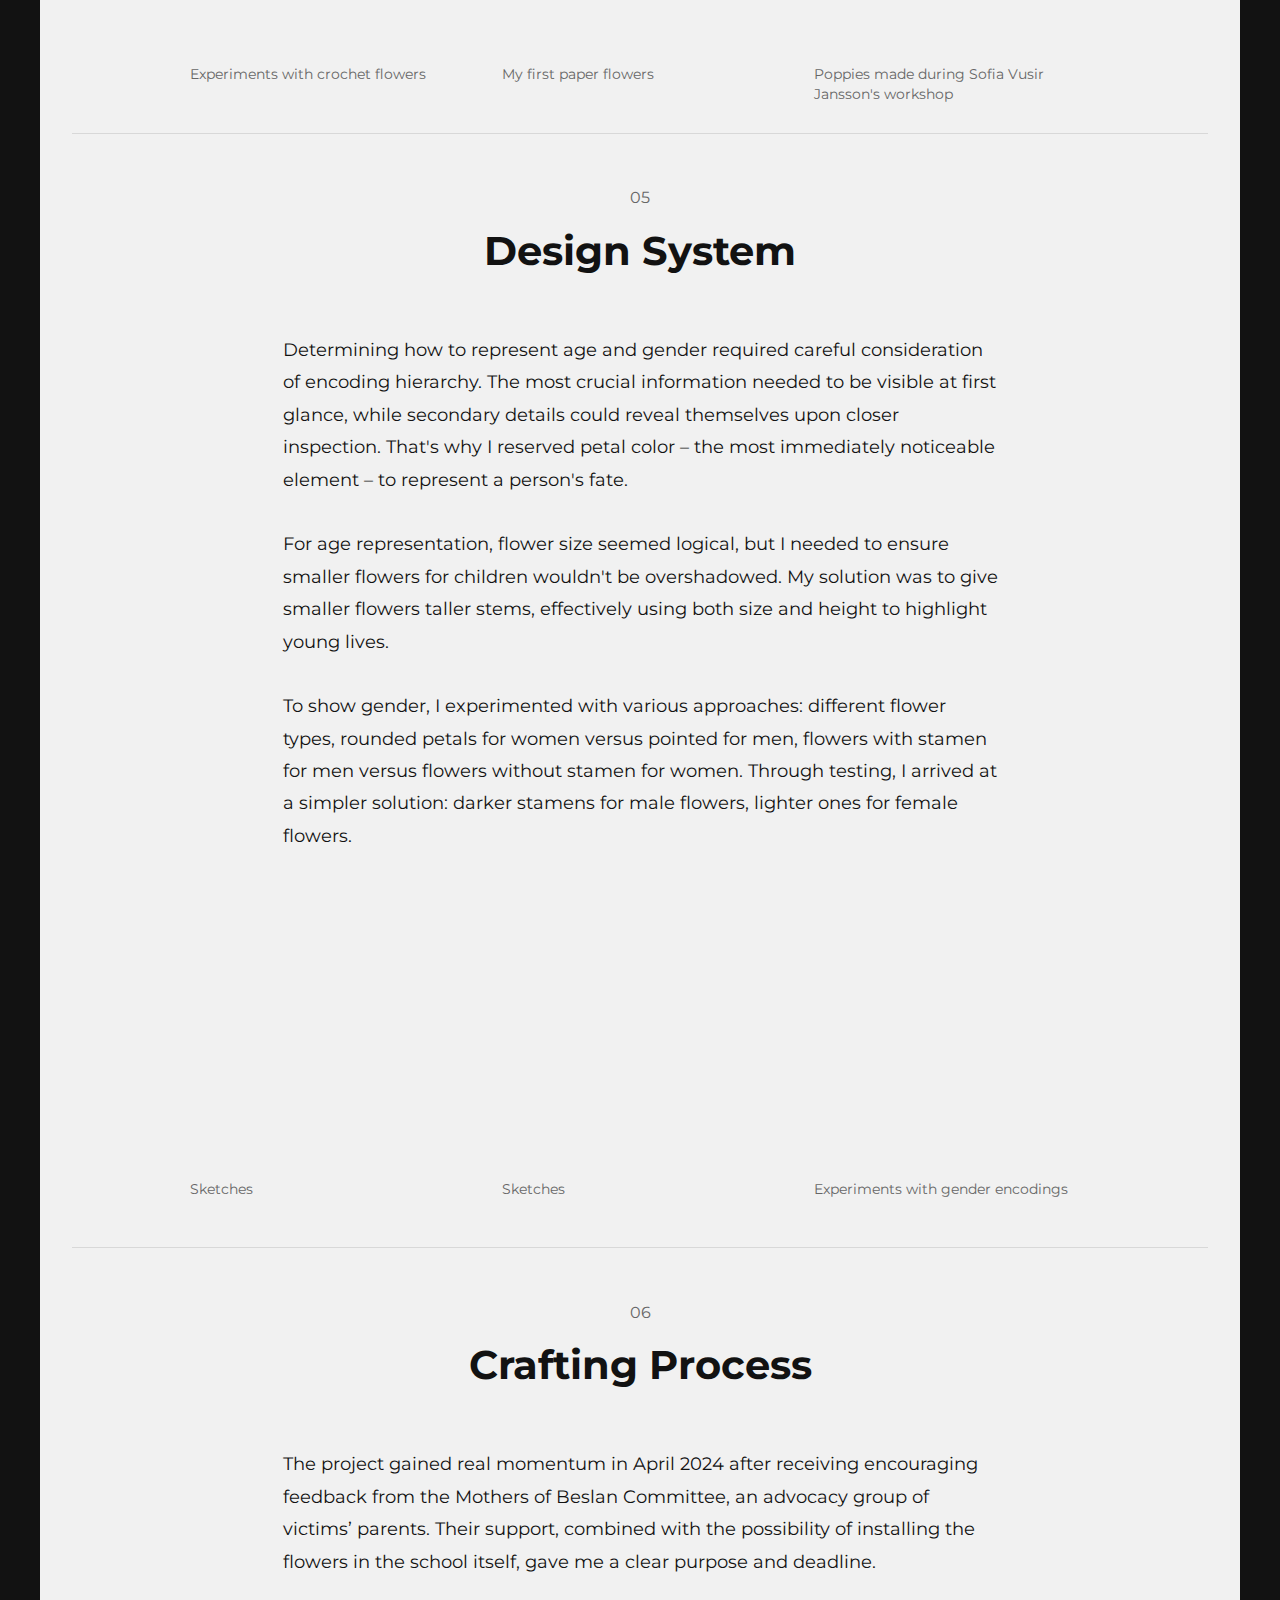
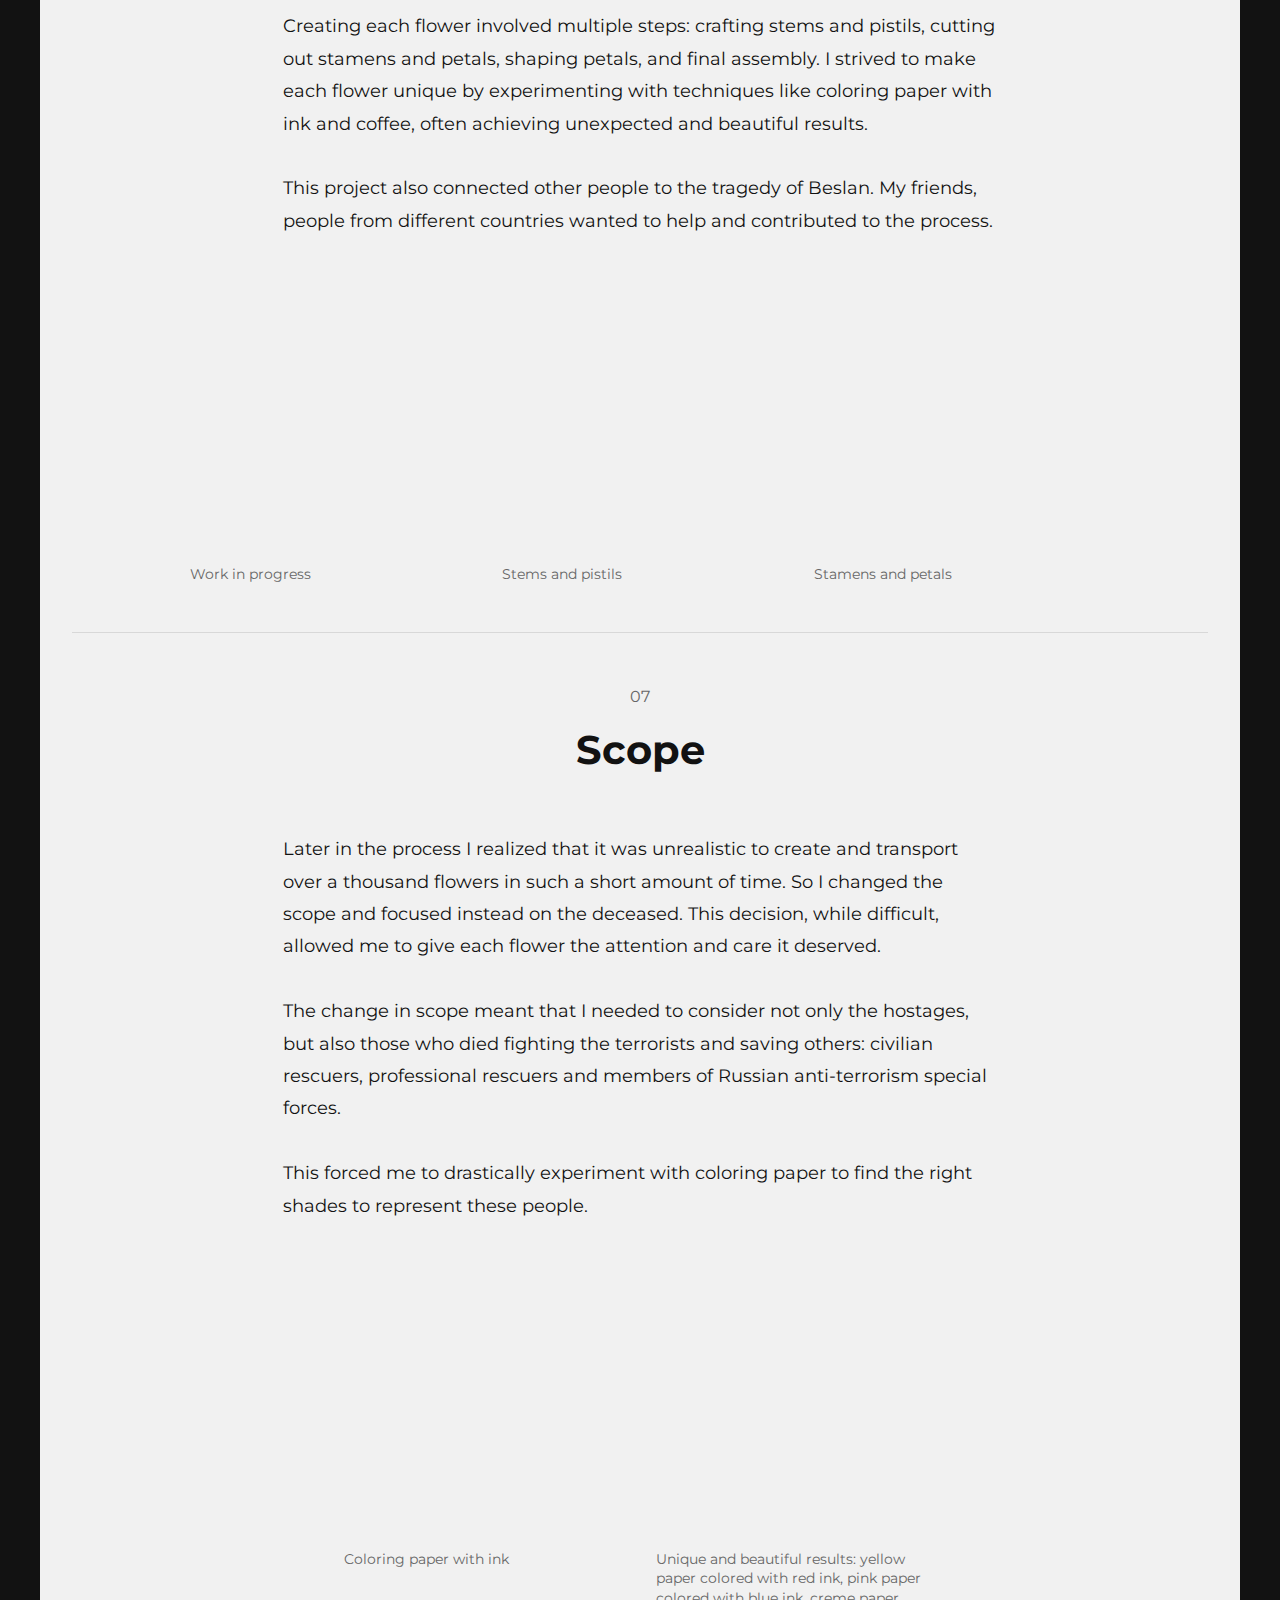
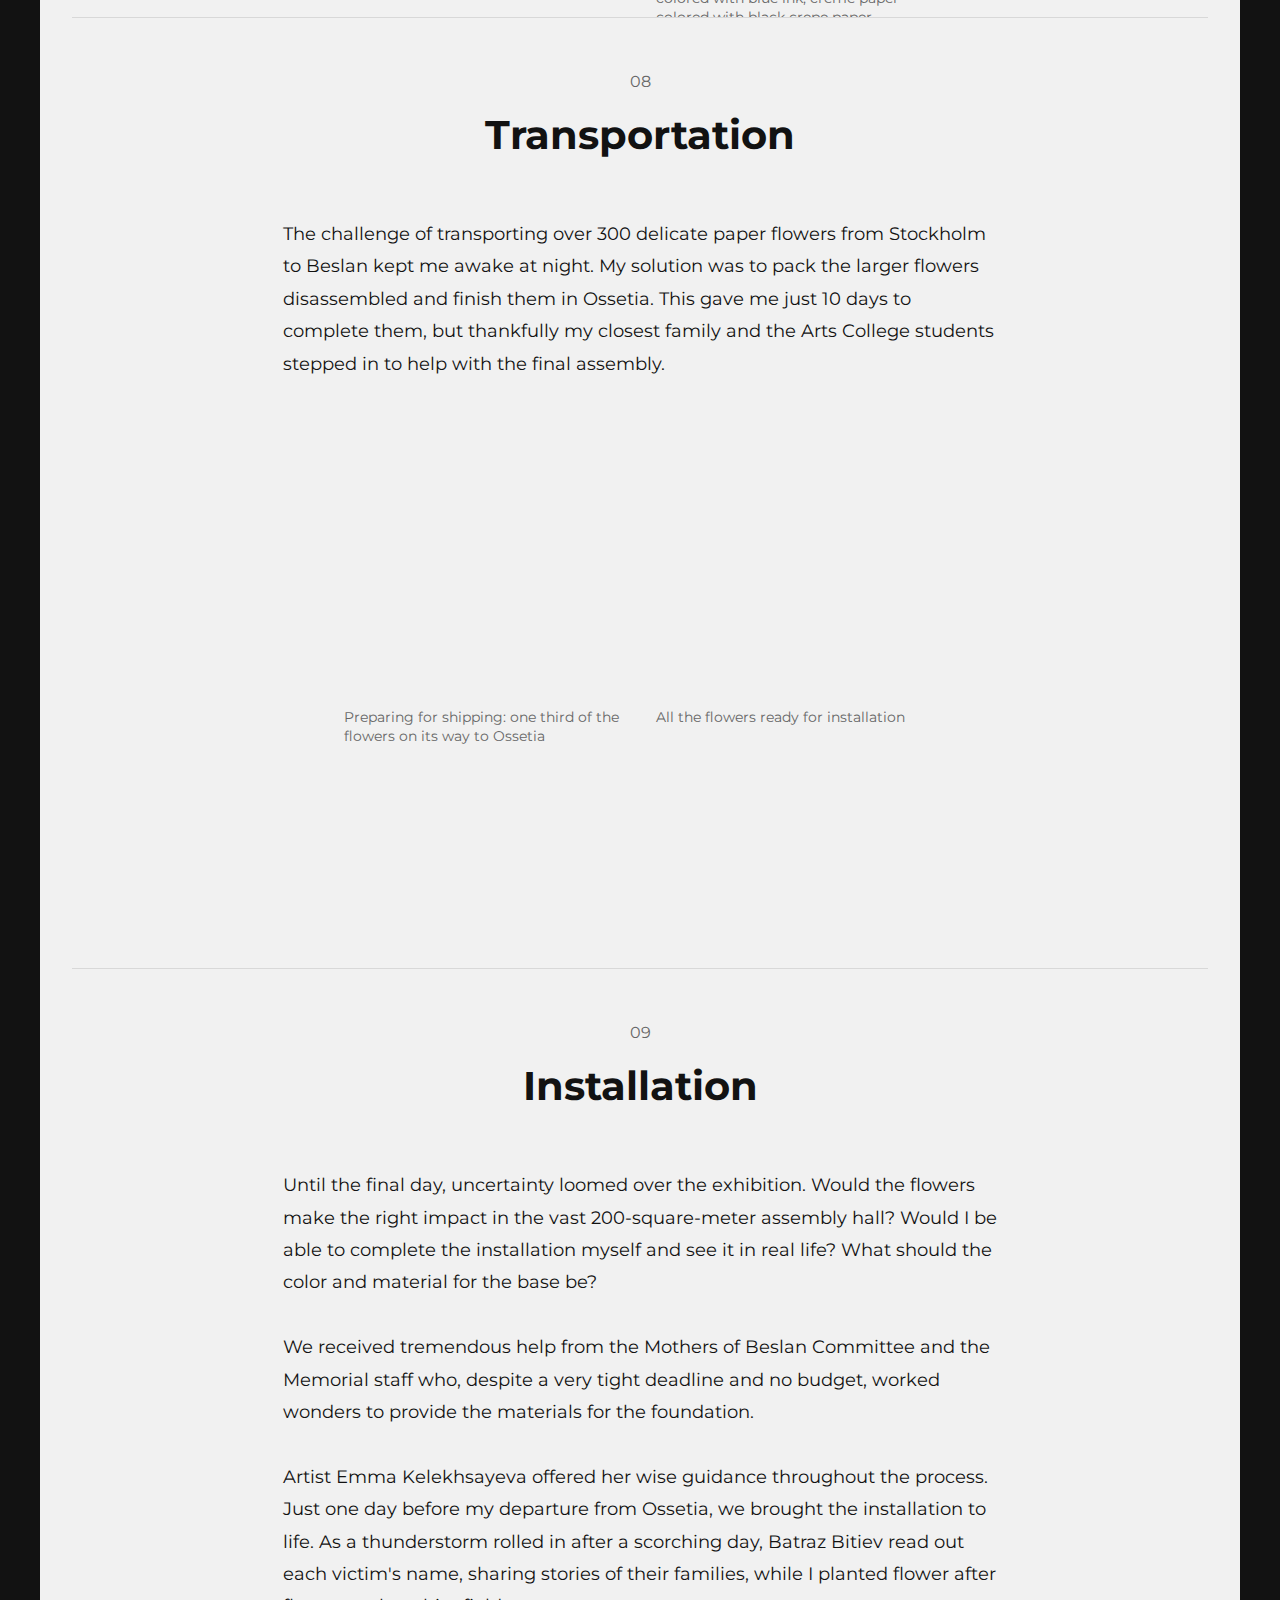
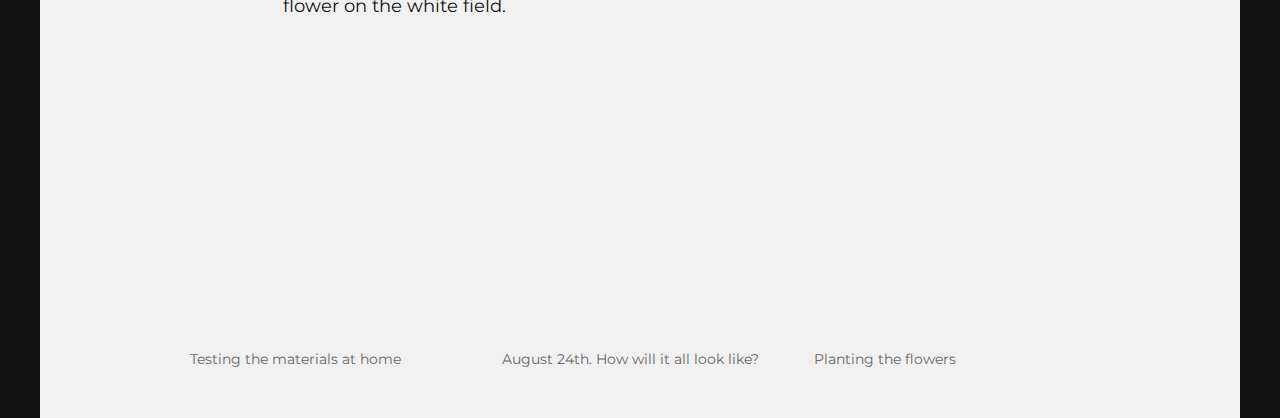
==== commit 1b87325c: "decreased image size" ====
--- a/process.html
+++ b/process.html
@@ -22,7 +22,7 @@
     
     <!-- Header -->
     <header class="process-header">
-        <img src="process/process-back.png" alt="Process Background" class="background-image">
+        <img src="process/process-back.jpg" alt="Process Background" class="background-image">
         <div class="overlay"></div>
         <div class="header-content">
             <h1 class="process-title">The Process</h1>
--- a/styles.css
+++ b/styles.css
@@ -62,15 +62,25 @@
     z-index: 1000;
 }
 
+
+
 .navbar.scrolled {
     background-color: rgba(18, 18, 18, 0.9);
     backdrop-filter: blur(10px);
 }
+.navbar .container-fluid {
+    padding: 0;  /* Remove bootstrap padding */
+    margin: 0;   /* Remove bootstrap margin */
+    width: 100%;
+    display: flex;
+}
 
 .nav-links {
     display: flex;
     gap: var(--spacing-m);
     justify-content: flex-start;
+    padding: 0;
+    margin: 0;
 }
 
 .nav-link {
@@ -78,11 +88,13 @@
     font-size: var(--body);
     text-decoration: none;
     position: relative;
-    transition: opacity var(--transition-standard);
-}
-
-.nav-link:hover {
-    opacity: 0.8;
+    padding: 0;
+    margin: 0;
+}
+
+.container-fluid {
+    --bs-gutter-x: 0;
+    --bs-gutter-y: 0;
 }
 
 .nav-link::after {
@@ -92,14 +104,23 @@
     left: 0;
     width: 0;
     height: 2px;
-    background-color: var(--color-accent);
+    background: var(--color-accent);
     transition: width var(--transition-standard);
 }
 
-.nav-link.active::after,
-.nav-link:hover::after {
-    width: 100%;
-}
+.nav-link:hover::after,
+.nav-link.active::after {
+    width: 100%;
+}
+
+/* Remove any transformations or other properties that might cause shifting */
+.nav-link:hover,
+.nav-link.active {
+    color: var(--color-text-light);
+    transform: none;
+}
+
+
 
 /* Common Section Styles */
 section {
@@ -162,7 +183,18 @@
     margin-right: auto;
     line-height: var(--line-height-body);
 }
-
+.hero-link {
+    color: var(--color-text-light);
+    text-decoration: underline;
+    text-decoration-thickness: 1px;
+    text-underline-offset: 2px;
+    transition: opacity var(--transition-standard);
+}
+
+.hero-link:hover {
+    opacity: 0.8;
+    color: var(--color-text-light);
+}
 /* About Section */
 .content-section {
     min-height: 90vh;
@@ -202,7 +234,12 @@
     font-size: var(--h2-size);
     margin-bottom: var(--spacing-m);
 }
-
+.about-subtitle {
+    font-style: italic;
+    font-size: var(--body);
+    margin-bottom: var(--spacing-m);
+    opacity: 0.8;
+}
 .about-description-1,
 .about-description-2,
 .about-description-3 {
@@ -225,8 +262,9 @@
     .content-section {
         display: flex;
         flex-direction: column;
-        height: unset !important; /* Remove any height constraints */
-        min-height: unset !important; /* Remove minimum height constraint */
+        height: unset !important; 
+        min-height: unset !important; 
+        padding-top: 4rem;
     }
 
     .text-section {
@@ -262,6 +300,7 @@
     min-height: 100vh;
     display: flex;
     align-items: center;
+    
 }
 
 /* Adjust container to match legend section exactly */
@@ -334,16 +373,19 @@
 @media (max-width: 1024px) {
     .contributors-title::after {
         width: 60%;
+        margin-top: 4rem;
     }
 }
 
 @media (max-width: 768px) {
     .contributors-section {
         padding: var(--spacing-l) var(--spacing-m);
+        padding-top: 4rem;
     }
 
     .contributors-title::after {
         width: 40%;
+        margin-top: 4rem;
     }
     
     .contributors-list {
@@ -354,10 +396,12 @@
 @media (max-width: 480px) {
     .contributors-section {
         padding: var(--spacing-m) var(--spacing-s);
+        padding-top: 4rem;
     }
 
     .contributors-title::after {
         width: 20%;
+        margin-top: 4rem;
     }
 }
 
@@ -411,9 +455,33 @@
     align-items: center;
     justify-content: center;
     background-color: var(--color-background-dark);
-    padding: 8rem 0;
-}
-
+    padding: var(--spacing-xl) 0;
+}
+
+.video-section .container {
+    max-width: 1400px;
+    margin: 0 auto;
+    width: 100%;
+    padding: 0 var(--spacing-m);
+}
+
+.video-header {
+    text-align: left;
+    margin-bottom: var(--spacing-l);
+}
+
+.video-title {
+    font-family: var(--font-heading);
+    font-size: var(--h2-size);
+    margin-bottom: var(--spacing-m);
+    font-weight: 700;
+    color: var(--color-text-light);
+    text-align: left;
+    position: relative;
+    padding-bottom: var(--spacing-s);
+}
+
+/* Container for videos - 960px width */
 .video-section-container {
     width: 100%;
     max-width: 960px;
@@ -425,7 +493,7 @@
     width: 100%;
     aspect-ratio: 16/9;
     position: relative;
-    margin-bottom: var(--spacing-xl);
+    margin-bottom: var(--spacing-l);
 }
 
 .video-wrapper:last-child {
@@ -442,26 +510,70 @@
     border-radius: 8px;
     box-shadow: 0 4px 20px rgba(0, 0, 0, 0.3);
 }
-
+/* Gallery Images */
+.gallery-images {
+    display: flex;
+    flex-direction: column;
+    gap: var(--spacing-xl);
+    margin-bottom: var(--spacing-m);
+}
+
+.image-wrapper {
+    width: 100%;
+    aspect-ratio: 16/9;
+    position: relative;
+    border-radius: 8px;
+    overflow: hidden;
+    box-shadow: 0 4px 20px rgba(0, 0, 0, 0.3);
+}
+
+.image-wrapper img {
+    width: 100%;
+    height: 100%;
+    object-fit: cover;
+    transition: transform 0.3s ease;
+}
+
+.image-wrapper:hover img {
+    transform: scale(1.02);
+}
 .video-credits {
     color: var(--color-text-light);
     text-align: center;
-    margin-top: var(--spacing-l);
+    margin-top: var(--spacing-s);
     font-size: var(--body);
     opacity: 0.8;
 }
 
 @media (max-width: 768px) {
     .video-section {
-        padding: 4rem 0;
-    }
-    
+        padding: var(--spacing-l) 0;
+        padding-top: 4rem;
+    }
+    
+    .video-section .container,
     .video-section-container {
         padding: 0 var(--spacing-m);
     }
-    
+
+    .image-wrapper, 
     .video-wrapper {
         margin-bottom: var(--spacing-l);
+    }
+    .gallery-images {
+        gap: var(--spacing-l);
+    }
+}
+
+@media (max-width: 480px) {
+    .video-section {
+        padding: var(--spacing-m) 0;
+        padding-top: 4rem;
+    }
+    
+    .video-section .container,
+    .video-section-container {
+        padding: 0 var(--spacing-s);
     }
 }
 
@@ -510,6 +622,9 @@
     .hero-content {
         padding: 0 var(--spacing-m);
     }
+
+
+
 }
 
 @media (max-width: 480px) {
--- a/process.css
+++ b/process.css
@@ -18,9 +18,23 @@
     padding: 0;
     font-family: 'Montserrat', sans-serif;
     line-height: 1.6;
+    color: var(--color-text-dark);
+  }
+  
+
+  .process-link {
     color: var(--color-text);
-  }
-  
+    text-decoration: underline;
+    text-decoration-thickness: 1px;
+    text-underline-offset: 2px;
+    transition: opacity var(--transition-standard);
+}
+
+.process-link:hover {
+    opacity: 0.8;
+    color: var(--color-text-dark);
+}
+
 /* Navigation */
 .navbar {
     position: fixed;
@@ -32,15 +46,25 @@
     z-index: 1000;
 }
 
+
+
 .navbar.scrolled {
     background-color: rgba(18, 18, 18, 0.9);
     backdrop-filter: blur(10px);
 }
+.navbar .container-fluid {
+    padding: 0;  /* Remove bootstrap padding */
+    margin: 0;   /* Remove bootstrap margin */
+    width: 100%;
+    display: flex;
+}
 
 .nav-links {
     display: flex;
     gap: var(--spacing-m);
     justify-content: flex-start;
+    padding: 0;
+    margin: 0;
 }
 
 .nav-link {
@@ -48,11 +72,13 @@
     font-size: var(--body);
     text-decoration: none;
     position: relative;
-    transition: opacity var(--transition-standard);
-}
-
-.nav-link:hover {
-    opacity: 0.8;
+    padding: 0;
+    margin: 0;
+}
+
+.container-fluid {
+    --bs-gutter-x: 0;
+    --bs-gutter-y: 0;
 }
 
 .nav-link::after {
@@ -62,13 +88,20 @@
     left: 0;
     width: 0;
     height: 2px;
-    background-color: var(--color-accent);
+    background: var(--color-accent);
     transition: width var(--transition-standard);
 }
 
-.nav-link.active::after,
-.nav-link:hover::after {
-    width: 100%;
+.nav-link:hover::after,
+.nav-link.active::after {
+    width: 100%;
+}
+
+/* Remove any transformations or other properties that might cause shifting */
+.nav-link:hover,
+.nav-link.active {
+    color: var(--color-text-light);
+    transform: none;
 }
 
   
@@ -223,13 +256,14 @@
     font-size: 0.875rem;
     color: var(--color-secondary);
     margin-top: var(--spacing-xs);
+    margin-bottom: var(--spacing-l);
     line-height: 1.4;
   }
   
   /* Responsive */
   @media (max-width: 768px) {
     .process-header {
-      height: 50vh;
+      height: 100vh;
     }
     
     .process-title {
@@ -249,8 +283,9 @@
     
     .image-container {
       height: 300px;
-    }
-    
+      margin-bottom: 5rem;
+    }
+
     .process-section {
       padding-bottom: var(--spacing-m);
     }
